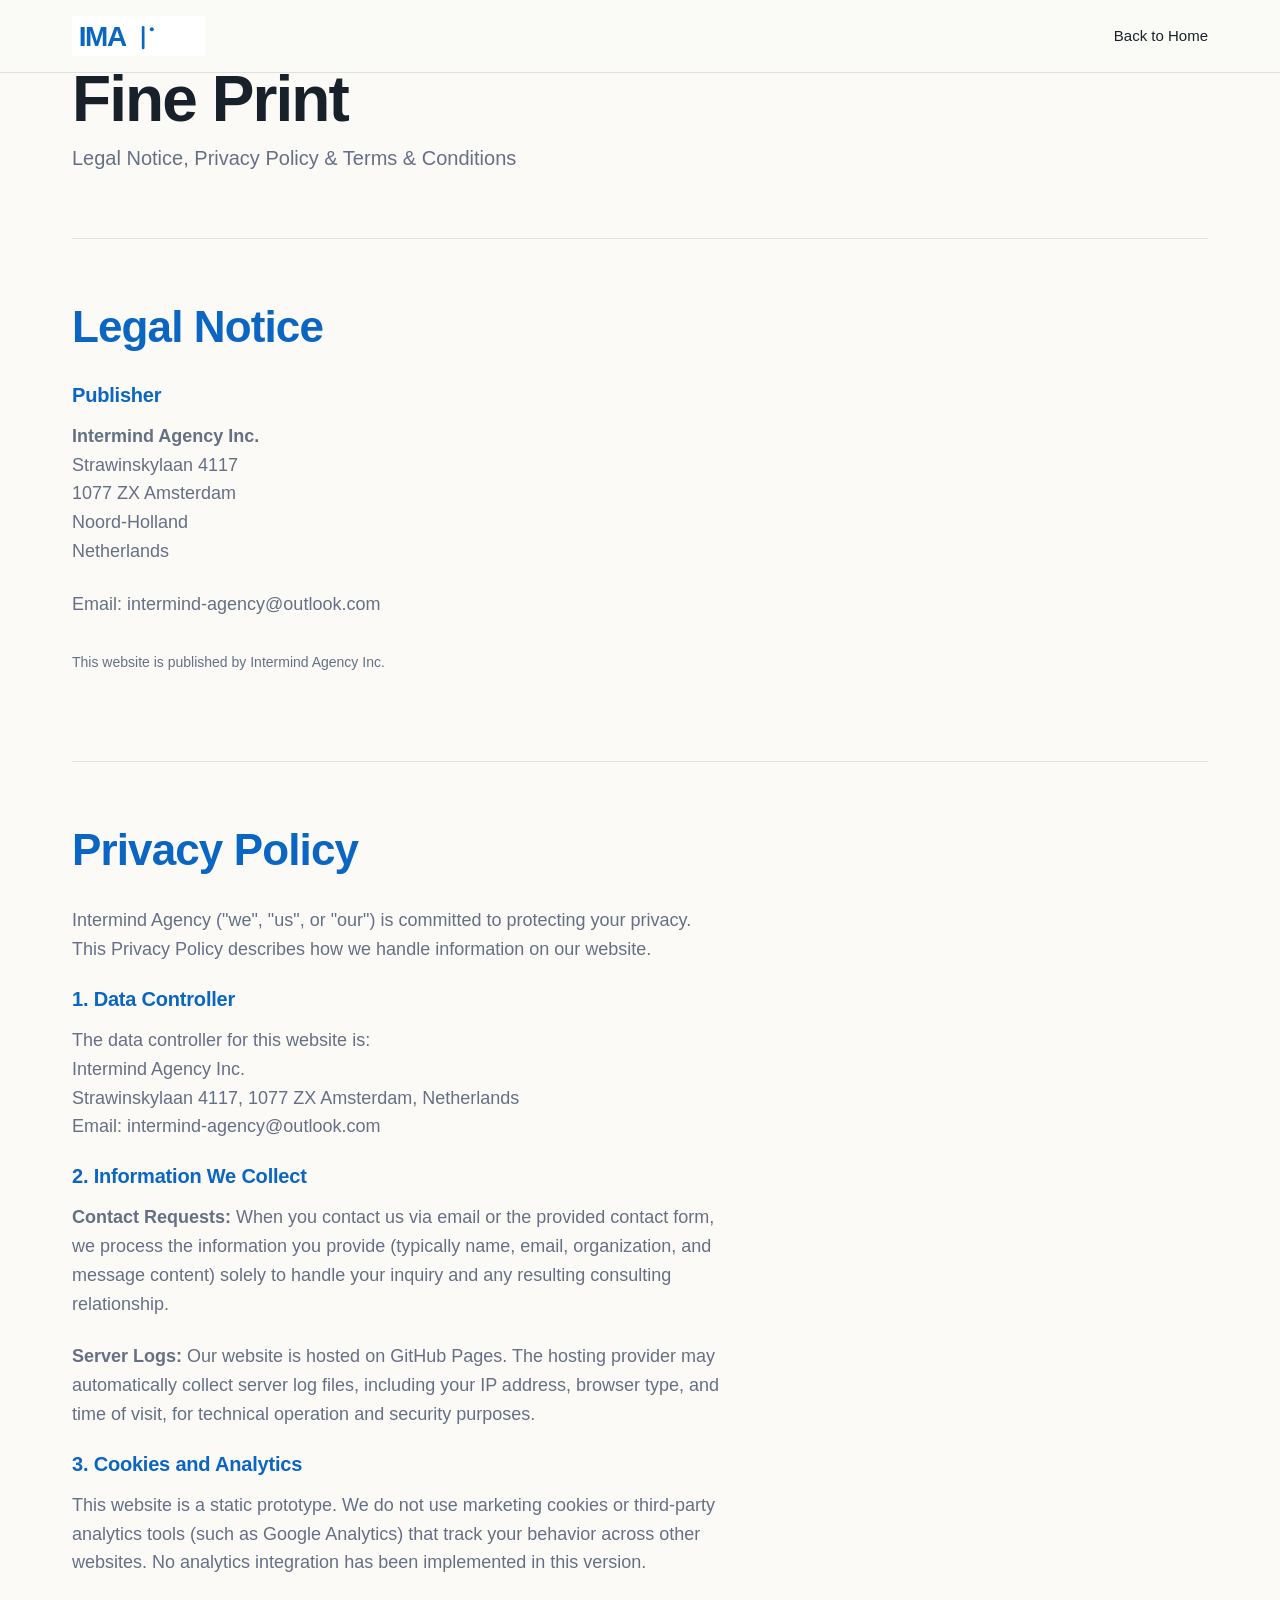
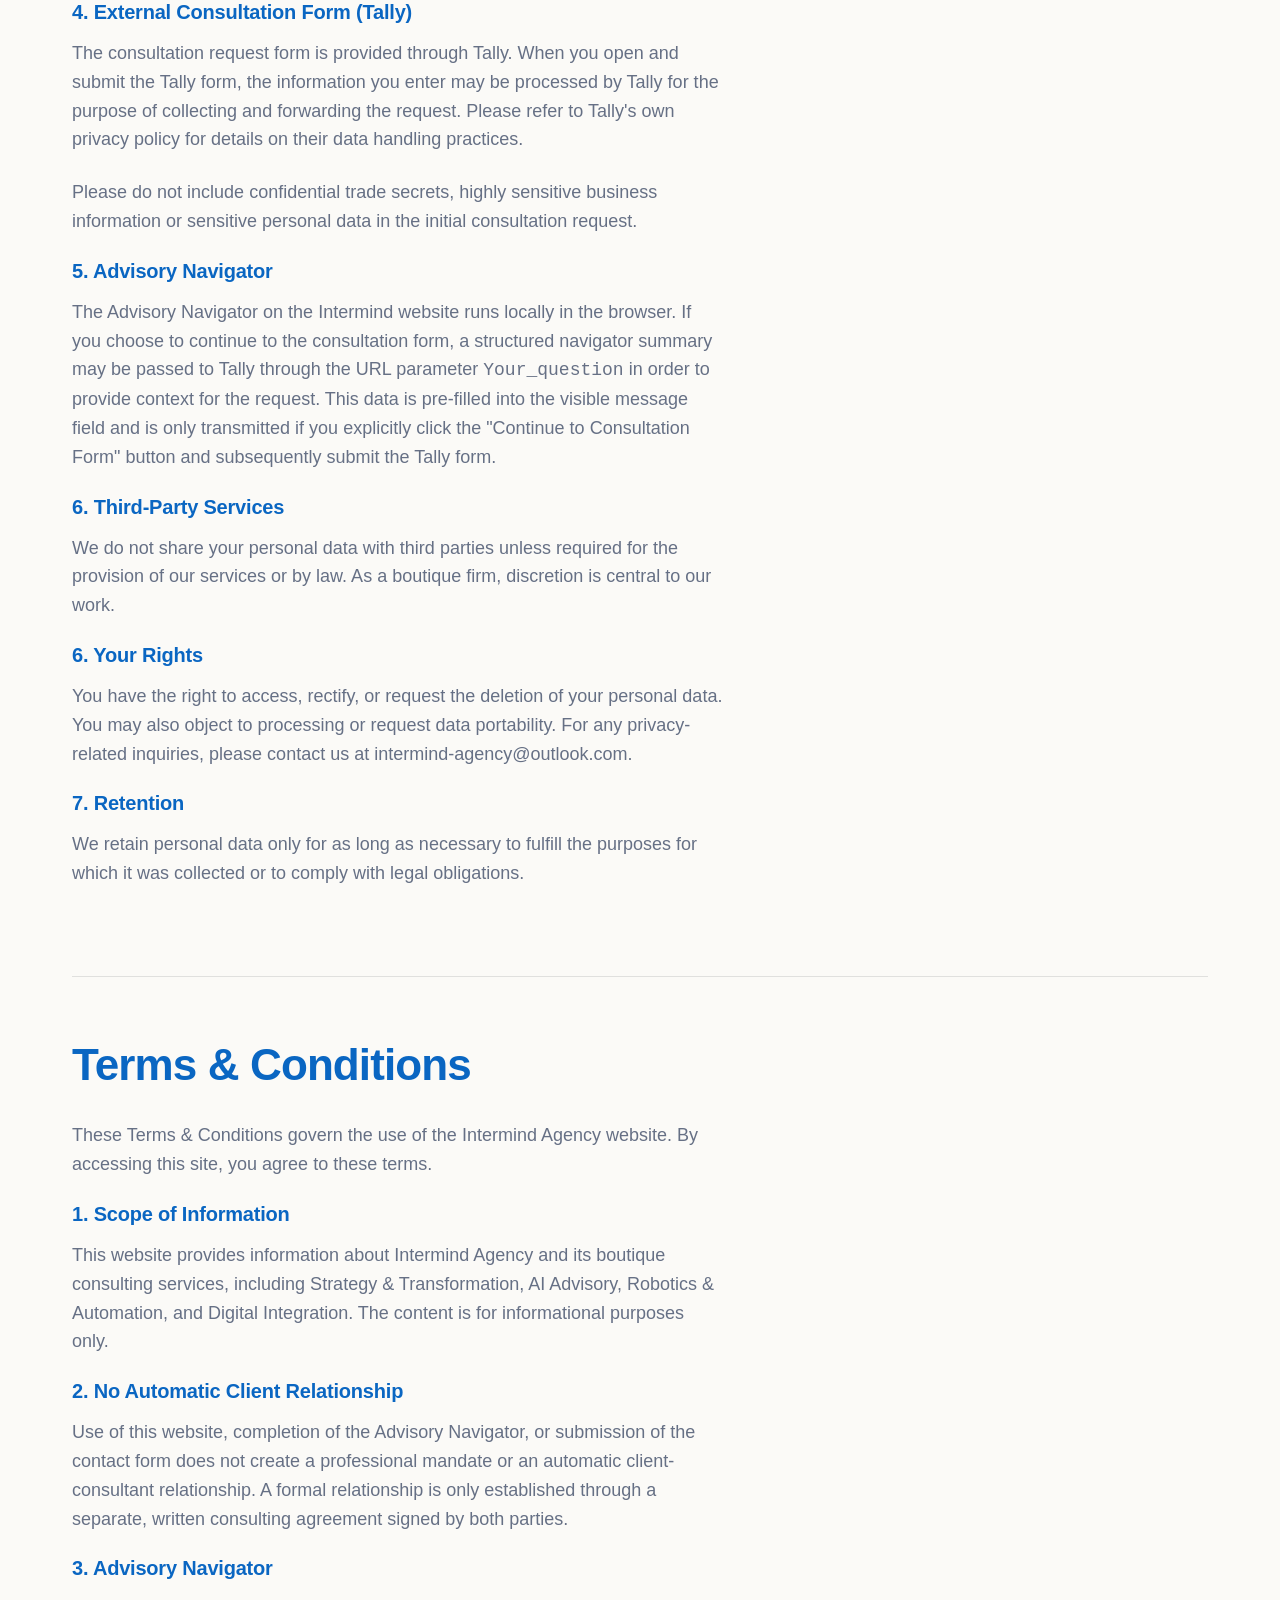
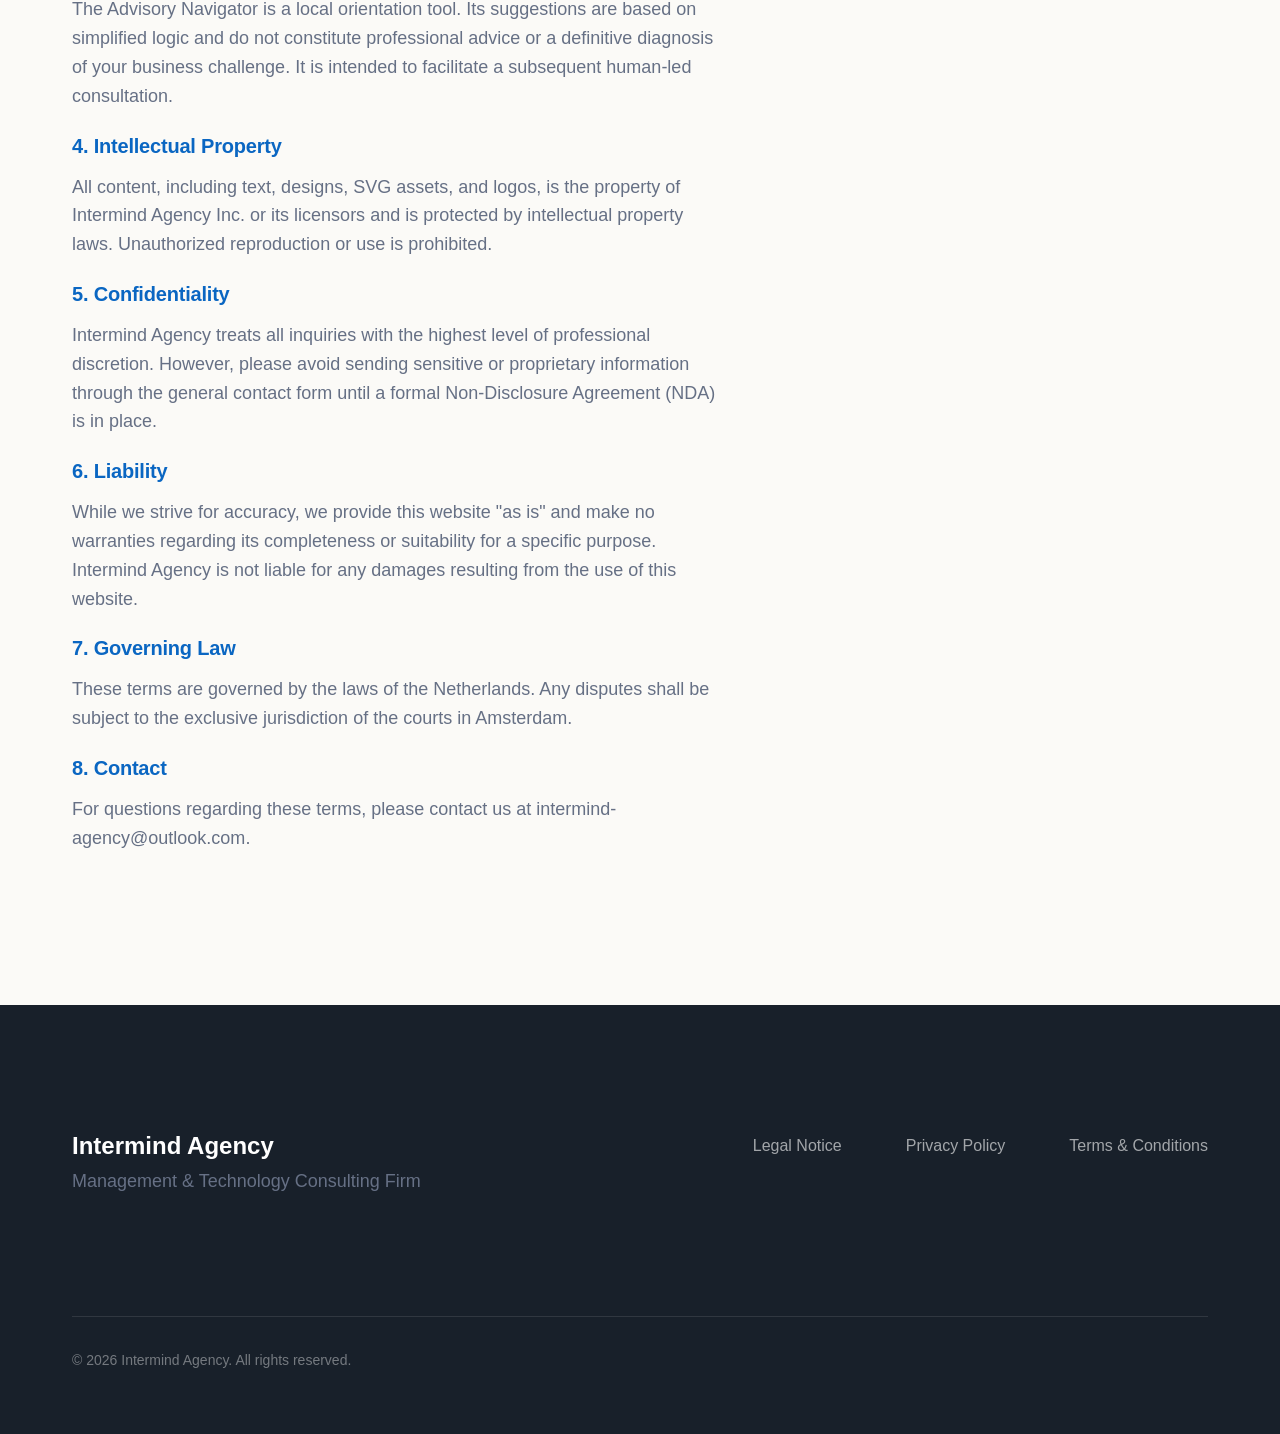
==== fine-print.html @ b8a8fc98 "Complete website implementation: Blue theme, AI/Robotics focus, consolidated fine print, and Tally f" ====
<!DOCTYPE html>
<html lang="en">
<head>
    <meta charset="UTF-8">
    <meta name="viewport" content="width=device-width, initial-scale=1.0">
    <title>Fine Print | Intermind Agency</title>
    <link rel="stylesheet" href="assets/css/style.css">
    <style>
        .legal-content { padding: 4rem 0; min-height: 60vh; }
        .legal-content h1 { margin-bottom: 0.5rem; }
        .legal-content .subtitle { font-size: 1.25rem; color: var(--color-text-muted); margin-bottom: 4rem; }
        .legal-content section { padding: 4rem 0; border-top: 1px solid var(--color-border); }
        .legal-content h2 { margin-bottom: 2rem; color: var(--color-accent); }
        .legal-content h3 { margin-top: 1.5rem; margin-bottom: 1rem; color: var(--color-accent); font-size: 1.25rem; }
    </style>
</head>
<body>
    <header>
        <div class="container">
            <a href="index.html" class="logo-link">
                <img src="assets/images/ima-logo.svg" alt="Intermind Agency Logo" class="logo-img">
            </a>
            <nav class="nav-links">
                <a href="index.html">Back to Home</a>
            </nav>
        </div>
    </header>

    <main class="legal-content">
        <div class="container">
            <h1>Fine Print</h1>
            <p class="subtitle">Legal Notice, Privacy Policy & Terms & Conditions</p>
            
            <!-- Legal Notice Section -->
            <section id="legal">
                <h2>Legal Notice</h2>
                <h3>Publisher</h3>
                <p><strong>Intermind Agency Inc.</strong><br>
                Strawinskylaan 4117<br>
                1077 ZX Amsterdam<br>
                Noord-Holland<br>
                Netherlands</p>
                <p>Email: <a href="mailto:intermind-agency@outlook.com">intermind-agency@outlook.com</a></p>
                <p style="margin-top: 2rem; font-size: 0.875rem; color: var(--color-text-muted);">This website is published by Intermind Agency Inc.</p>
            </section>

            <!-- Privacy Policy Section -->
            <section id="privacy">
                <h2>Privacy Policy</h2>
                <p>Intermind Agency ("we", "us", or "our") is committed to protecting your privacy. This Privacy Policy describes how we handle information on our website.</p>
                
                <h3>1. Data Controller</h3>
                <p>The data controller for this website is:<br>
                Intermind Agency Inc.<br>
                Strawinskylaan 4117, 1077 ZX Amsterdam, Netherlands<br>
                Email: <a href="mailto:intermind-agency@outlook.com">intermind-agency@outlook.com</a></p>

                <h3>2. Information We Collect</h3>
                <p><strong>Contact Requests:</strong> When you contact us via email or the provided contact form, we process the information you provide (typically name, email, organization, and message content) solely to handle your inquiry and any resulting consulting relationship.</p>
                <p><strong>Server Logs:</strong> Our website is hosted on GitHub Pages. The hosting provider may automatically collect server log files, including your IP address, browser type, and time of visit, for technical operation and security purposes.</p>

                <h3>3. Cookies and Analytics</h3>
                <p>This website is a static prototype. We do not use marketing cookies or third-party analytics tools (such as Google Analytics) that track your behavior across other websites. No analytics integration has been implemented in this version.</p>

                <h3>4. External Consultation Form (Tally)</h3>
                <p>The consultation request form is provided through Tally. When you open and submit the Tally form, the information you enter may be processed by Tally for the purpose of collecting and forwarding the request. Please refer to Tally's own privacy policy for details on their data handling practices.</p>
                <p>Please do not include confidential trade secrets, highly sensitive business information or sensitive personal data in the initial consultation request.</p>

                <h3>5. Advisory Navigator</h3>
                <p>The Advisory Navigator on the Intermind website runs locally in the browser. If you choose to continue to the consultation form, a structured navigator summary may be passed to Tally through the URL parameter <code>Your_question</code> in order to provide context for the request. This data is pre-filled into the visible message field and is only transmitted if you explicitly click the "Continue to Consultation Form" button and subsequently submit the Tally form.</p>

                <h3>6. Third-Party Services</h3>
                <p>We do not share your personal data with third parties unless required for the provision of our services or by law. As a boutique firm, discretion is central to our work.</p>

                <h3>6. Your Rights</h3>
                <p>You have the right to access, rectify, or request the deletion of your personal data. You may also object to processing or request data portability. For any privacy-related inquiries, please contact us at <a href="mailto:intermind-agency@outlook.com">intermind-agency@outlook.com</a>.</p>

                <h3>7. Retention</h3>
                <p>We retain personal data only for as long as necessary to fulfill the purposes for which it was collected or to comply with legal obligations.</p>
            </section>

            <!-- Terms & Conditions Section -->
            <section id="terms">
                <h2>Terms & Conditions</h2>
                <p>These Terms & Conditions govern the use of the Intermind Agency website. By accessing this site, you agree to these terms.</p>

                <h3>1. Scope of Information</h3>
                <p>This website provides information about Intermind Agency and its boutique consulting services, including Strategy & Transformation, AI Advisory, Robotics & Automation, and Digital Integration. The content is for informational purposes only.</p>

                <h3>2. No Automatic Client Relationship</h3>
                <p>Use of this website, completion of the Advisory Navigator, or submission of the contact form does not create a professional mandate or an automatic client-consultant relationship. A formal relationship is only established through a separate, written consulting agreement signed by both parties.</p>

                <h3>3. Advisory Navigator</h3>
                <p>The Advisory Navigator is a local orientation tool. Its suggestions are based on simplified logic and do not constitute professional advice or a definitive diagnosis of your business challenge. It is intended to facilitate a subsequent human-led consultation.</p>

                <h3>4. Intellectual Property</h3>
                <p>All content, including text, designs, SVG assets, and logos, is the property of Intermind Agency Inc. or its licensors and is protected by intellectual property laws. Unauthorized reproduction or use is prohibited.</p>

                <h3>5. Confidentiality</h3>
                <p>Intermind Agency treats all inquiries with the highest level of professional discretion. However, please avoid sending sensitive or proprietary information through the general contact form until a formal Non-Disclosure Agreement (NDA) is in place.</p>

                <h3>6. Liability</h3>
                <p>While we strive for accuracy, we provide this website "as is" and make no warranties regarding its completeness or suitability for a specific purpose. Intermind Agency is not liable for any damages resulting from the use of this website.</p>

                <h3>7. Governing Law</h3>
                <p>These terms are governed by the laws of the Netherlands. Any disputes shall be subject to the exclusive jurisdiction of the courts in Amsterdam.</p>

                <h3>8. Contact</h3>
                <p>For questions regarding these terms, please contact us at <a href="mailto:intermind-agency@outlook.com">intermind-agency@outlook.com</a>.</p>
            </section>
        </div>
    </main>

    <footer>
        <div class="container">
            <div class="footer-main">
                <div class="footer-brand">
                    <h4>Intermind Agency</h4>
                    <p class="text-muted">Management & Technology Consulting Firm</p>
                </div>
                <div class="footer-nav">
                    <a href="fine-print.html#legal">Legal Notice</a>
                    <a href="fine-print.html#privacy">Privacy Policy</a>
                    <a href="fine-print.html#terms">Terms & Conditions</a>
                </div>
            </div>
            <div class="footer-copyright">
                &copy; 2026 Intermind Agency. All rights reserved.
            </div>
        </div>
    </footer>
</body>
</html>
---- assets/css/style.css ----
/* 
   Intermind Agency - Style Sheet (v2.1 Blue)
   Boutique Consulting Aesthetic: Premium, Futuristic, Technological.
   Accent: Blue (#0A66C2).
*/

:root {
    /* Colors */
    --color-bg: #fbfaf7;
    --color-surface: #ffffff;
    --color-text: #18202a;
    --color-text-muted: #667085;
    --color-accent: #0A66C2; /* Professional Blue */
    --color-accent-dark: #004182;
    --color-accent-soft: #e1ecf7;
    --color-border: rgba(24, 32, 42, 0.12);
    --color-card-shadow: rgba(0, 0, 0, 0.04);
    
    /* Typography */
    --font-family: -apple-system, BlinkMacSystemFont, "Segoe UI", Roboto, Helvetica, Arial, sans-serif;
    
    /* Spacing */
    --section-padding: 10rem 2rem;
    --section-padding-mobile: 5rem 1.5rem;
    --container-max-width: 1200px;
    
    /* Transitions */
    --transition-base: all 0.4s cubic-bezier(0.16, 1, 0.3, 1);
}

/* Reset & Base */
* {
    margin: 0;
    padding: 0;
    box-sizing: border-box;
}

html {
    scroll-behavior: smooth;
}

body {
    font-family: var(--font-family);
    background-color: var(--color-bg);
    color: var(--color-text);
    line-height: 1.6;
    -webkit-font-smoothing: antialiased;
}

h1, h2, h3, h4 {
    font-weight: 700;
    line-height: 1.1;
    margin-bottom: 1.5rem;
    color: var(--color-text);
}

h1 { font-size: 4rem; letter-spacing: -0.03em; }
h2 { font-size: 2.75rem; letter-spacing: -0.02em; }
h3 { font-size: 1.5rem; letter-spacing: -0.01em; }

p {
    margin-bottom: 1.5rem;
    font-size: 1.125rem;
    max-width: 65ch;
    color: var(--color-text-muted);
}

a {
    color: inherit;
    text-decoration: none;
    transition: var(--transition-base);
}

ul {
    list-style: none;
}

/* Utilities */
.container {
    max-width: var(--container-max-width);
    margin: 0 auto;
    padding: 0 2rem;
}

.text-center { text-align: center; }
.text-muted { color: var(--color-text-muted); }
.mt-4 { margin-top: 4rem; }
.mb-6 { margin-bottom: 6rem; }

/* Buttons */
.btn {
    display: inline-flex;
    align-items: center;
    justify-content: center;
    padding: 1.125rem 2.5rem;
    font-size: 1rem;
    font-weight: 600;
    border-radius: 2px;
    cursor: pointer;
    transition: var(--transition-base);
    border: 1px solid transparent;
}

.btn-primary {
    background-color: var(--color-accent);
    color: #fff;
}

.btn-primary:hover {
    background-color: var(--color-accent-dark);
    transform: translateY(-2px);
    box-shadow: 0 10px 20px rgba(10, 102, 194, 0.2);
}

.btn-secondary {
    background-color: transparent;
    border-color: var(--color-text);
    color: var(--color-text);
}

.btn-secondary:hover {
    background-color: var(--color-text);
    color: #fff;
}

/* Header */
header {
    position: fixed;
    top: 0;
    width: 100%;
    z-index: 1000;
    background-color: rgba(251, 250, 247, 0.8);
    backdrop-filter: blur(12px);
    border-bottom: 1px solid var(--color-border);
    padding: 1rem 0;
}

header .container {
    display: flex;
    justify-content: space-between;
    align-items: center;
}

.logo-link {
    display: flex;
    align-items: center;
}

.logo-img {
    height: 40px;
    width: auto;
}

.nav-links {
    display: flex;
    gap: 2.5rem;
    align-items: center;
}

.nav-links a {
    font-size: 0.9375rem;
    font-weight: 500;
    color: var(--color-text);
}

.nav-links a:hover {
    color: var(--color-accent);
}

/* Hero Section */
.hero {
    position: relative;
    padding: 12rem 0 8rem;
    min-height: 90vh;
    display: flex;
    align-items: center;
    overflow: hidden;
}

.hero-content {
    position: relative;
    z-index: 2;
    max-width: 800px;
}

.hero-bg {
    position: absolute;
    top: 0;
    right: 0;
    width: 60%;
    height: 100%;
    z-index: 1;
    opacity: 0.6;
    mask-image: linear-gradient(to left, rgba(0,0,0,1) 60%, rgba(0,0,0,0));
}

.hero-label {
    display: inline-block;
    font-size: 0.875rem;
    font-weight: 700;
    text-transform: uppercase;
    letter-spacing: 0.15em;
    color: var(--color-accent);
    margin-bottom: 2rem;
}

.hero h1 {
    margin-bottom: 2rem;
}

.hero p {
    font-size: 1.5rem;
    line-height: 1.4;
    margin-bottom: 3rem;
    color: var(--color-text-muted);
}

.hero-btns {
    display: flex;
    gap: 1.5rem;
}

/* Section Common */
section {
    padding: var(--section-padding);
}

.section-intro {
    max-width: 800px;
    margin-bottom: 5rem;
}

/* Service Cards */
.services-grid {
    display: grid;
    grid-template-columns: repeat(auto-fit, minmax(320px, 1fr));
    gap: 2rem;
}

.service-card {
    background: var(--color-surface);
    padding: 3rem;
    border: 1px solid var(--color-border);
    border-radius: 4px;
    transition: var(--transition-base);
}

.service-card:hover {
    border-color: var(--color-accent);
    transform: translateY(-8px);
    box-shadow: 0 20px 40px rgba(0,0,0,0.05);
}

.service-icon {
    width: 48px;
    height: 48px;
    margin-bottom: 2rem;
}

.service-card h3 {
    margin-bottom: 1.25rem;
}

.service-card p {
    font-size: 1rem;
    margin-bottom: 0;
}

/* Approach */
.approach-steps {
    display: grid;
    grid-template-columns: repeat(auto-fit, minmax(250px, 1fr));
    gap: 4rem;
}

.approach-step {
    position: relative;
}

.step-number {
    font-size: 4rem;
    font-weight: 900;
    color: var(--color-accent-soft);
    line-height: 1;
    margin-bottom: 1rem;
    display: block;
}

/* Advantage List */
.advantage-grid {
    display: grid;
    grid-template-columns: repeat(auto-fit, minmax(300px, 1fr));
    gap: 1.5rem;
}

.advantage-item {
    background: var(--color-surface);
    padding: 1.5rem 2rem;
    border-left: 3px solid var(--color-accent);
    font-weight: 600;
    font-size: 1.125rem;
}

/* Advisory Navigator */
.navigator-wrapper {
    background: var(--color-surface);
    border: 1px solid var(--color-border);
    padding: 4rem;
    max-width: 900px;
    margin: 0 auto;
    min-height: 500px;
    display: flex;
    flex-direction: column;
}

.navigator-step {
    display: none;
}

.navigator-step.active {
    display: block;
    animation: slideUp 0.6s cubic-bezier(0.16, 1, 0.3, 1);
}

@keyframes slideUp {
    from { opacity: 0; transform: translateY(20px); }
    to { opacity: 1; transform: translateY(0); }
}

.navigator-question {
    font-size: 1.75rem;
    font-weight: 700;
    margin-bottom: 2.5rem;
}

.options-list {
    display: grid;
    gap: 1rem;
}

.option-btn {
    text-align: left;
    padding: 1.5rem;
    border: 1px solid var(--color-border);
    background: transparent;
    font-family: inherit;
    font-size: 1.125rem;
    cursor: pointer;
    transition: var(--transition-base);
}

.option-btn:hover {
    border-color: var(--color-accent);
    background: var(--color-accent-soft);
}

.option-btn.selected {
    background: var(--color-accent);
    color: #fff;
    border-color: var(--color-accent);
}

.navigator-nav {
    margin-top: auto;
    padding-top: 4rem;
    display: flex;
    justify-content: space-between;
}

/* Contact Blocks */
.contact-container {
    display: grid;
    grid-template-columns: 1fr 1.2fr;
    gap: 6rem;
}

.contact-info-blocks {
    display: grid;
    gap: 3rem;
}

.contact-block h4 {
    font-size: 1.25rem;
    margin-bottom: 1rem;
    color: var(--color-accent);
}

.contact-block address {
    font-style: normal;
    font-size: 1rem;
    color: var(--color-text-muted);
}

.contact-block p {
    font-size: 1rem;
    margin-bottom: 0.5rem;
}

/* Form Styles */
.contact-form-card {
    background: var(--color-surface);
    padding: 3rem;
    border: 1px solid var(--color-border);
}

.form-group {
    margin-bottom: 1.5rem;
}

.form-group label {
    display: block;
    font-size: 0.875rem;
    font-weight: 700;
    text-transform: uppercase;
    letter-spacing: 0.05em;
    margin-bottom: 0.5rem;
}

.form-group input, 
.form-group textarea {
    width: 100%;
    padding: 1rem;
    border: 1px solid var(--color-border);
    font-family: inherit;
    font-size: 1rem;
}

.form-group input:focus, 
.form-group textarea:focus {
    outline: none;
    border-color: var(--color-accent);
}

/* Footer */
footer {
    background: var(--color-text);
    color: #fff;
    padding: 8rem 0 4rem;
}

.footer-main {
    display: flex;
    justify-content: space-between;
    margin-bottom: 6rem;
}

.footer-brand h4 {
    color: #fff;
    font-size: 1.5rem;
    margin-bottom: 0.5rem;
}

.footer-nav {
    display: flex;
    gap: 4rem;
}

.footer-nav a {
    color: rgba(255,255,255,0.6);
}

.footer-nav a:hover {
    color: #fff;
}

.footer-copyright {
    padding-top: 2rem;
    border-top: 1px solid rgba(255,255,255,0.1);
    font-size: 0.875rem;
    color: rgba(255,255,255,0.4);
}

/* Responsive */
@media (max-width: 1024px) {
    .contact-container { grid-template-columns: 1fr; gap: 4rem; }
    h1 { font-size: 3rem; }
}

@media (max-width: 768px) {
    section { padding: var(--section-padding-mobile); }
    .nav-links { display: none; }
    .hero { padding-top: 8rem; }
    .hero-bg { width: 100%; opacity: 0.3; }
    .footer-main { flex-direction: column; gap: 4rem; }
    .footer-nav { flex-direction: column; gap: 1.5rem; }
}
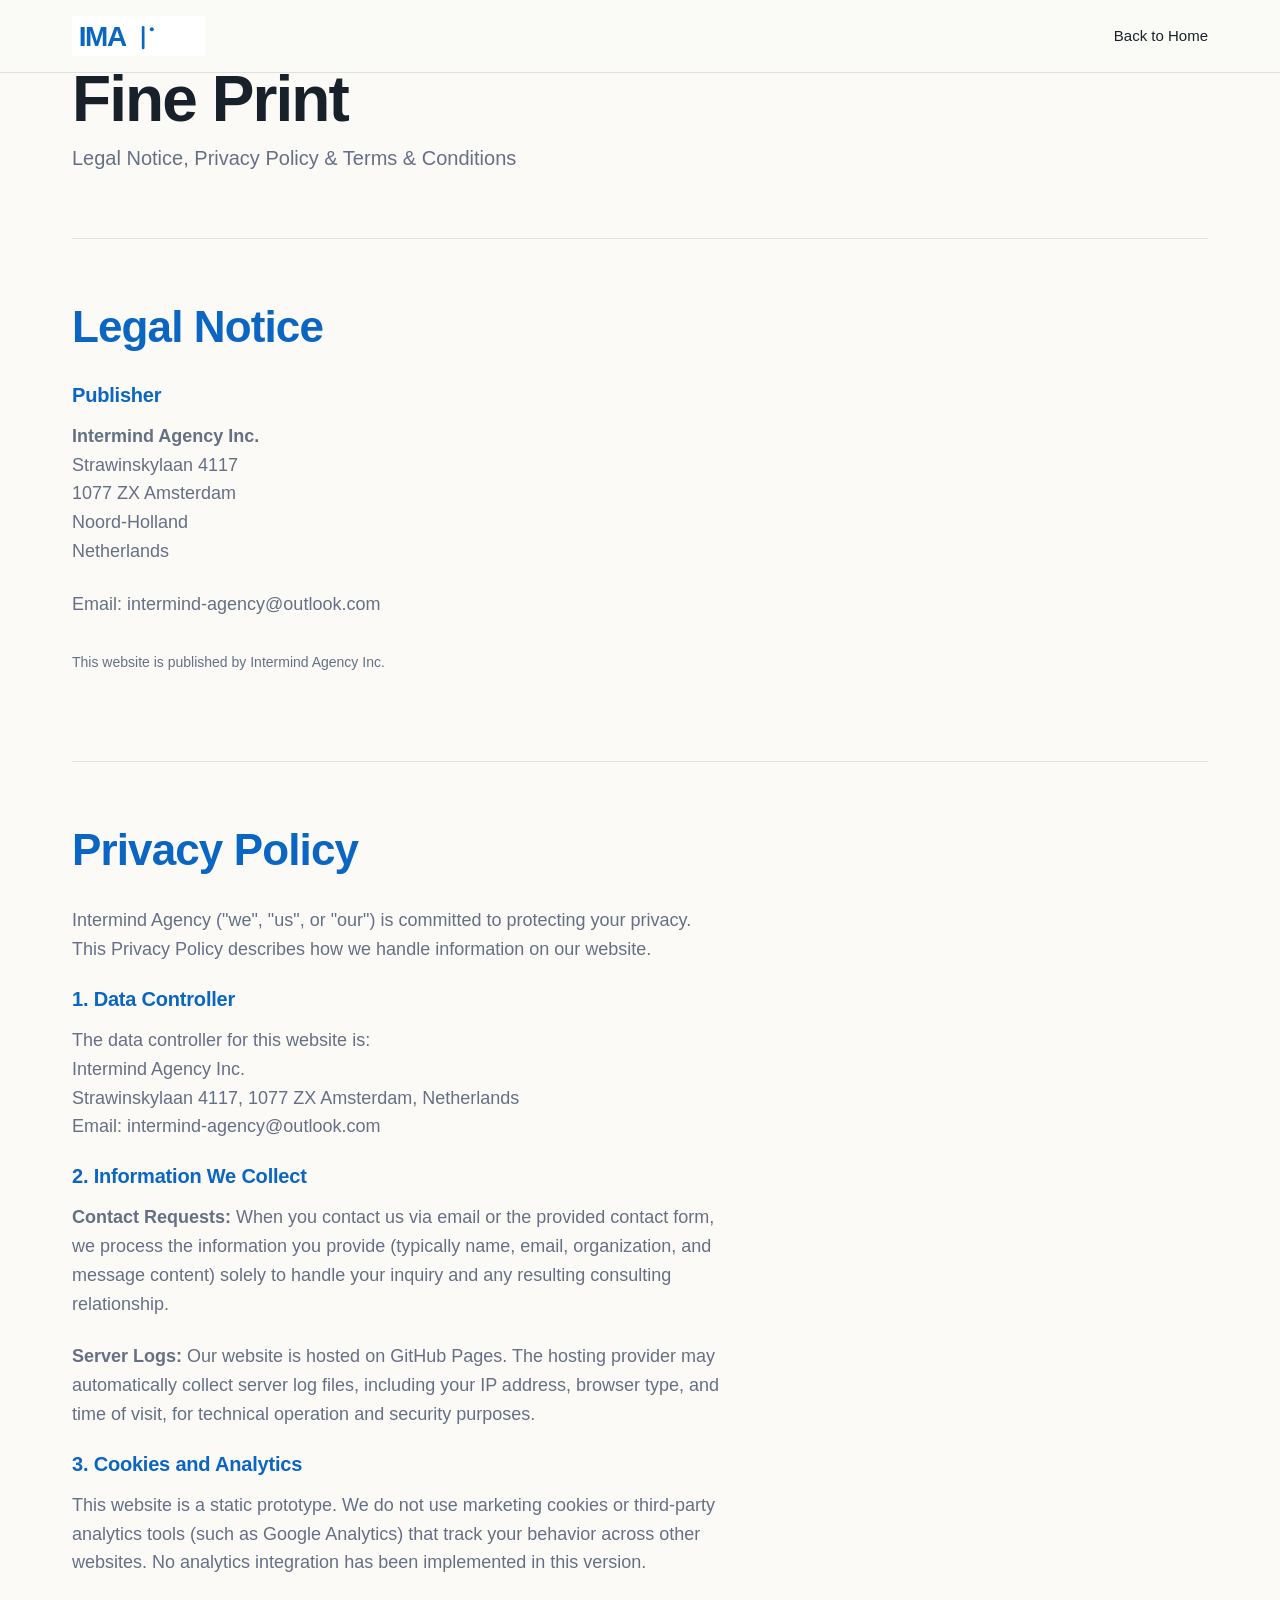
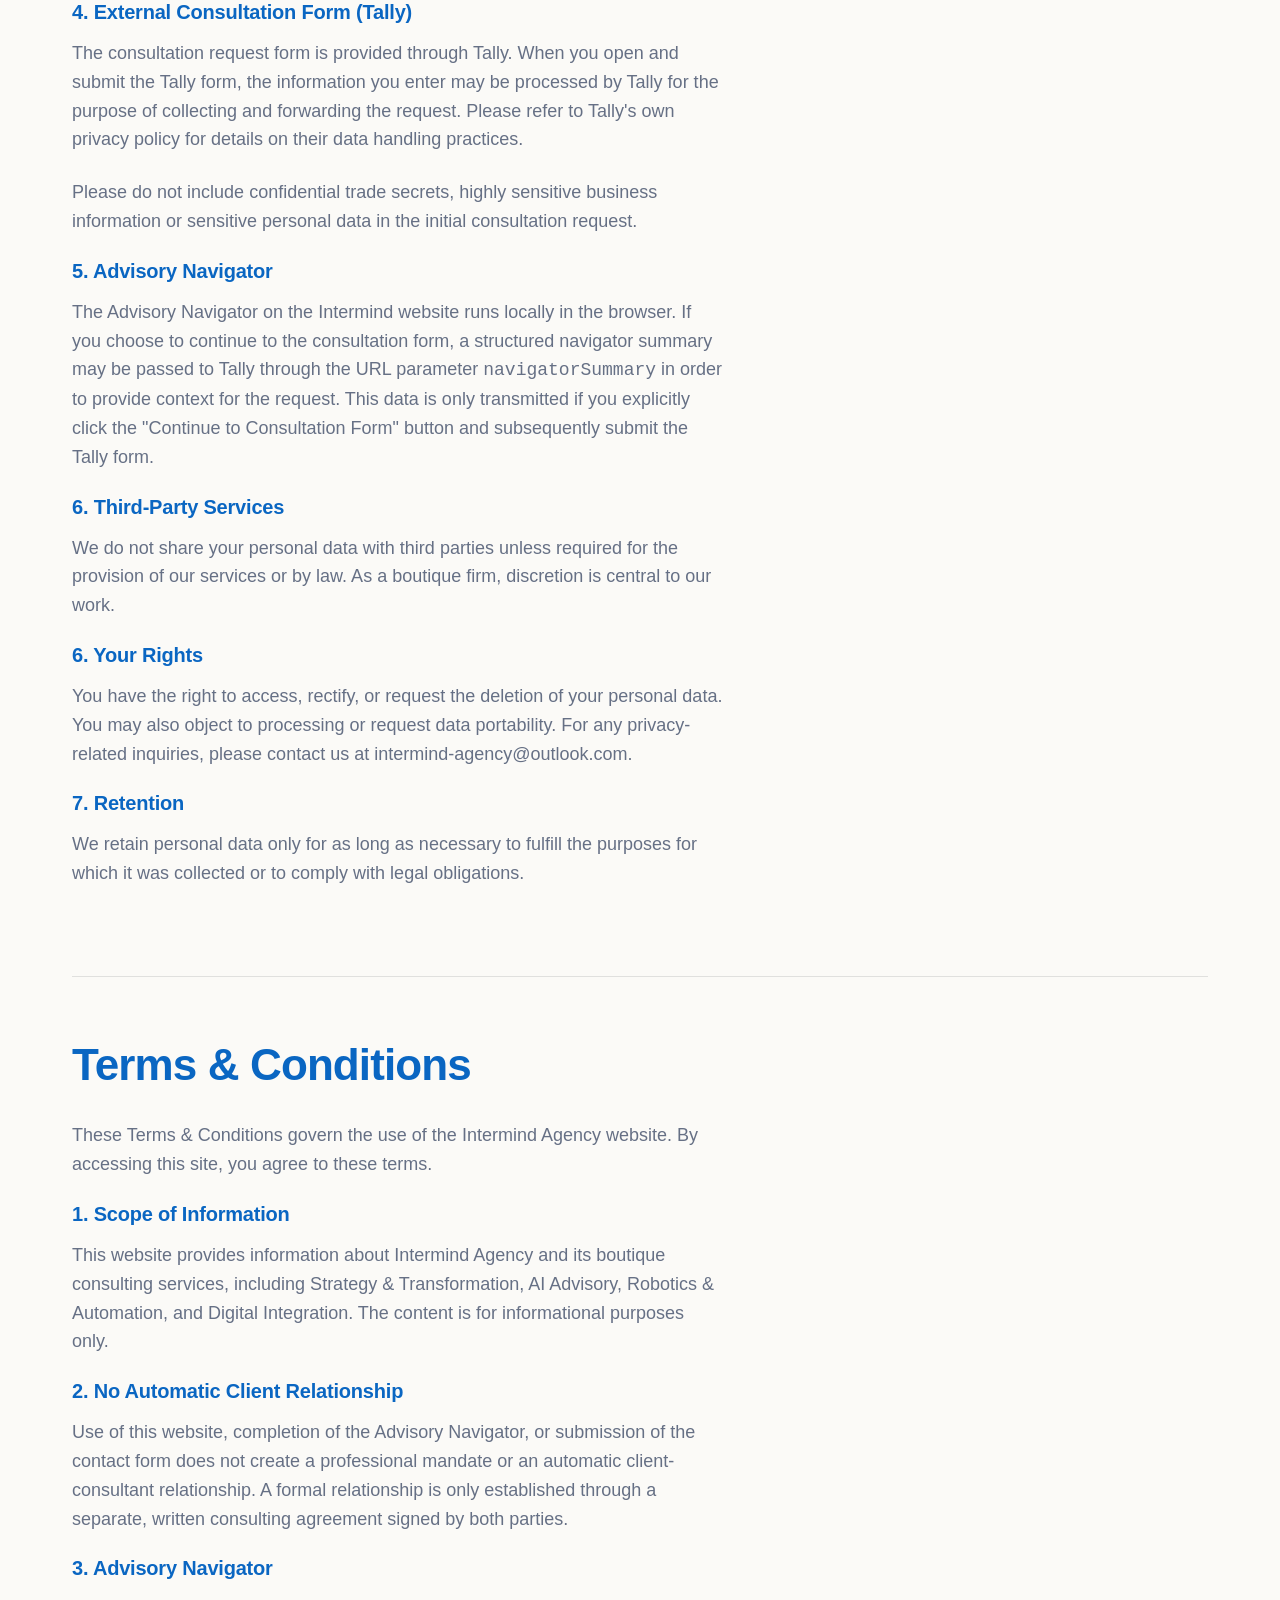
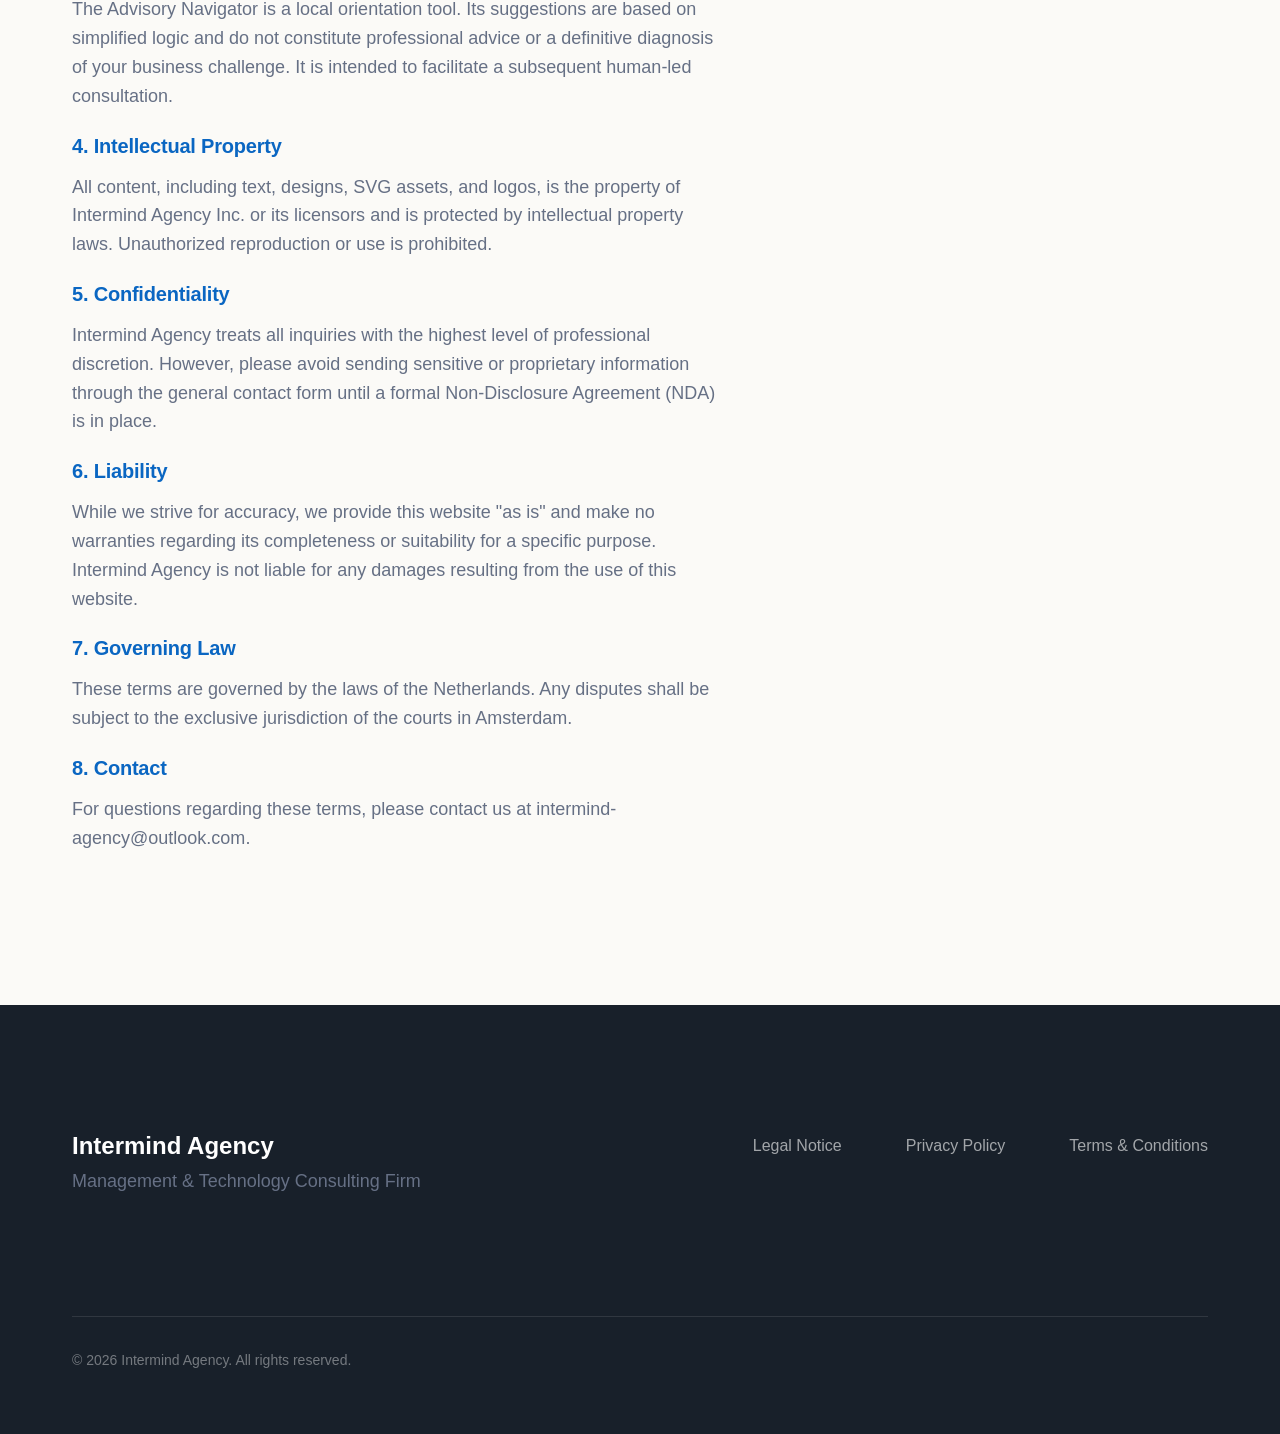
==== commit 4cb9705e: "Final sync: Update Privacy Policy to reflect navigatorSummary parameter" ====
--- a/fine-print.html
+++ b/fine-print.html
@@ -67,7 +67,7 @@
                 <p>Please do not include confidential trade secrets, highly sensitive business information or sensitive personal data in the initial consultation request.</p>
 
                 <h3>5. Advisory Navigator</h3>
-                <p>The Advisory Navigator on the Intermind website runs locally in the browser. If you choose to continue to the consultation form, a structured navigator summary may be passed to Tally through the URL parameter <code>Your_question</code> in order to provide context for the request. This data is pre-filled into the visible message field and is only transmitted if you explicitly click the "Continue to Consultation Form" button and subsequently submit the Tally form.</p>
+                <p>The Advisory Navigator on the Intermind website runs locally in the browser. If you choose to continue to the consultation form, a structured navigator summary may be passed to Tally through the URL parameter <code>navigatorSummary</code> in order to provide context for the request. This data is only transmitted if you explicitly click the "Continue to Consultation Form" button and subsequently submit the Tally form.</p>
 
                 <h3>6. Third-Party Services</h3>
                 <p>We do not share your personal data with third parties unless required for the provision of our services or by law. As a boutique firm, discretion is central to our work.</p>
